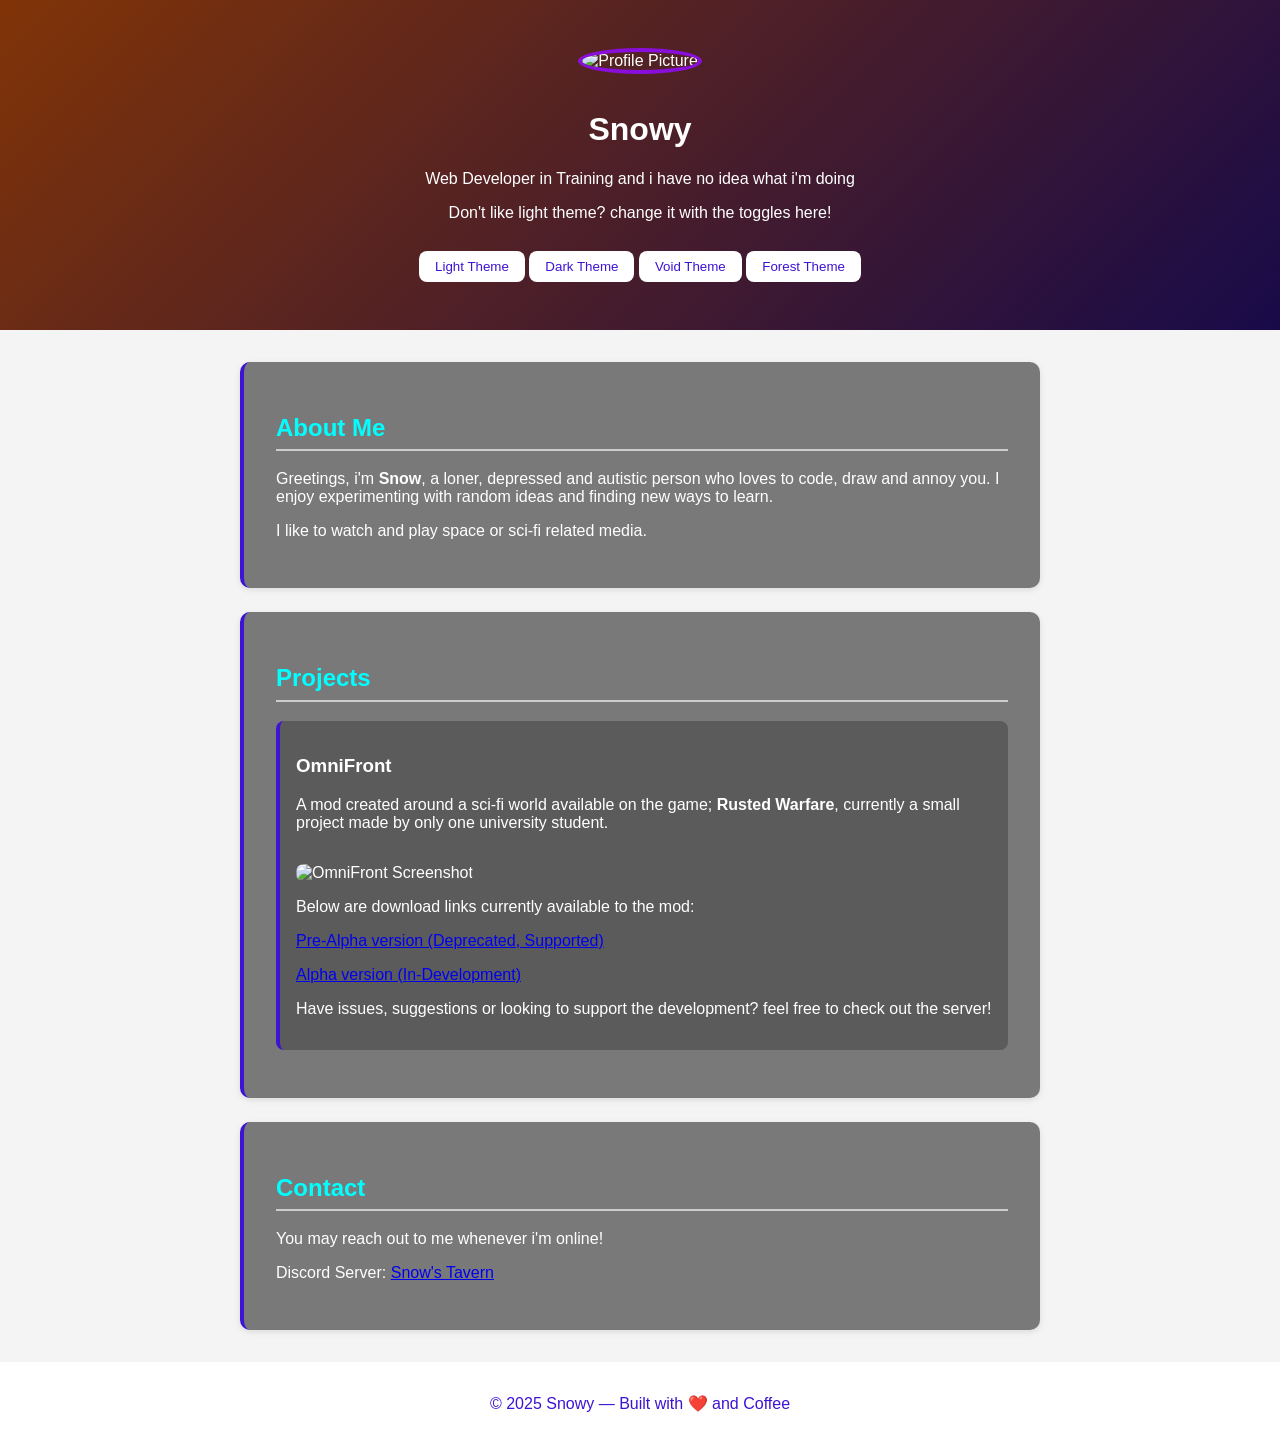
==== index.html @ e9eced8b "Add files via upload" ====
<!DOCTYPE html>
<html lang="en">
<head>
  <meta charset="UTF-8" />
  <meta name="viewport" content="width=device-width, initial-scale=1.0" />
  <title>Snow's Little Profile</title>
  <link rel="stylesheet" href="style.css" />
</head>
<body>
  <header class="sky">
    <img src="https://cdn.discordapp.com/attachments/1429057501441294396/1429057741615534191/Miss_Bloomie_from_FPE__Danger_AU_icon_3.jpg?ex=68f4c13c&is=68f36fbc&hm=58a46ca70c663b2c9543cbe9dc9637bf086db02d9c2a56712acab9e9b2d74816&" alt="Profile Picture" class="profile-pic" />
    <h1>Snowy</h1>
    <p class="tagline">Web Developer in Training and i have no idea what i'm doing</p>
    <p class="tagline">Don't like light theme? change it with the toggles here!</p>
        <div>
          <button data-theme="light">Light Theme</button>
          <button data-theme="dark">Dark Theme</button>
          <button data-theme="void">Void Theme</button>
          <button data-theme="forest">Forest Theme</button>
        </div>
      <script>
      document.querySelectorAll('button[data-theme]').forEach(btn => {
        btn.addEventListener('click', function() {
        document.body.className = ''; // Remove all classes
        document.body.classList.add(this.getAttribute('data-theme'));
        localStorage.setItem('theme', this.getAttribute('data-theme'));
        });
      });
    </script>
  </header>

  <main>
    <section class="about">
      <h2>About Me</h2>
      <p>
        Greetings, i'm <b>Snow</b>, a loner, depressed and autistic person who loves to code, draw and annoy you. I enjoy experimenting with random ideas and finding new ways to learn.
      </p>
      <p>
        I like to watch and play space or sci-fi related media.
      </p>
    </section>

    <section class="projects">
      <h2>Projects</h2>
      <div class="project-card">
        <h3>OmniFront</h3>
        <p>A mod created around a sci-fi world available on the game; <b>Rusted Warfare</b>, currently a small project made by only one university student.</p>
        <img src="https://cdn.discordapp.com/attachments/1069878497608224802/1413523219243204689/image.png?ex=68f44555&is=68f2f3d5&hm=0aada2d6c7e3ed469ecddcddf36dcc270c6e8104c5ba154b6720b9c7d51f5aad&" alt="OmniFront Screenshot" class="project-image" />
        <p>Below are download links currently available to the mod:</p>
        <p><a href="https://drive.google.com/file/d/1v4HB-LNcfDUflaJgEDVvfwx3HqTDv-Fi/view?usp=sharing" target="_blank">Pre-Alpha version (Deprecated, Supported)</a></p>
        <p><a href="https://drive.google.com/file/d/1k69XIT68JFZbhzYmcW4moKwCOO7CpAoW/view?usp=sharing" target="_blank">Alpha version (In-Development)</a></p>
        <p>Have issues, suggestions or looking to support the development? feel free to check out the server!</p>
      </div>
    </section>

    <section class="contact">
      <h2>Contact</h2>
      <p>You may reach out to me whenever i'm online!</p>
      <ul>
        <li>Discord Server: <a href="https://discord.gg/cesHE7AsuY" target="_blank">Snow's Tavern</a></li>
      </ul>
    </section>
  </main>

  <footer>
    <p>© 2025 Snowy — Built with ❤️ and Coffee</p>
  </footer>

</body>
</html>
---- style.css ----
:root {
  --bg-color: #f4f4f4;
  --text-color: #222;
  --card-bg: #fff;
  --accent: #3d13d4;
}

body {
  font-family: "Segoe UI", Tahoma, Geneva, Verdana, sans-serif;
  background: url('https://cdn.discordapp.com/attachments/1429057501441294396/1429072199167512727/Q27Z5Op.jpg?ex=68f4ceb3&is=68f37d33&hm=82a5ffedbb450f01b2d474580e06986fc4b375ea8b128a83152871ba36684b1e&');
  background-size: cover;
  background-position: center;
  background-color: var(--bg-color);
  color: var(--text-color);
  margin: 0;
  padding: 0;
  transition: background 0.3s, color 0.3s;
}

.sky {
  text-align: center;
  background: linear-gradient(135deg, #813407ff, #180a49ff);
  color: rgb(255, 255, 255);
  padding: 3em 1em;
}

.profile-pic {
  width: 160px;
  height: 160px;
  border-radius: 50%;
  border: 4px solid rgb(137, 14, 219);
  margin-bottom: 1em;
}

.about {
  background-color: rgba(0, 0, 0, 0.5);
  color: #fff;
  padding: 2em;
  border-radius: 10px;
}

.projects  {
  background-color: rgba(0, 0, 0, 0.5);
  color: #fff;
  padding: 2em;
  border-radius: 10px;
}

.project-card {
  background: var(--card-bg);
  background-color: rgba(0, 0, 0, 0.25);
  color: #fff;
  padding: 1em;
  border-radius: 8px;
  margin-bottom: 1em;
  border-left: 4px solid var(--accent);
}

.contact {
  background-color: rgba(0, 0, 0, 0.5);
  color: #fff;
  padding: 2em;
  border-radius: 10px;
}

.project-image {
  width: 100%;
  height: auto;
  border-radius: 8px;
  margin-top: 1em;
}

main {
  width: 90%;
  max-width: 800px;
  margin: 2em auto;
}

section {
  background: var(--card-bg);
  margin-bottom: 1.5em;
  padding: 1.5em;
  border-radius: 10px;
  box-shadow: 0 2px 6px rgba(0, 0, 0, 0.1);
  border-left: 4px solid var(--accent);
}

h2 {
  color: #00ffff;
  border-bottom: 2px solid #ccc;
  padding-bottom: 0.3em;
  margin-bottom: 0.8em;
}

ul {
  list-style-type: none;
  padding: 0;
}

ul li {
  margin-bottom: 0.5em;
}

footer {
  text-align: center;
  padding: 1em;
  background: var(--card-bg);
  color: var(--accent);
}

body.light {
  --bg-color: #f4f4f4;
  --text-color: #222;
  --card-bg: #fff;
  --accent: #4e4376;
}

body.dark {
  --bg-color: #1a1a1a;
  --text-color: #ddd;
  --card-bg: #494949;
  --accent: #00ffff;
}

body.void {
  --bg-color: #05010a;
  --text-color: #e0d9ff;
  --card-bg: #0f0a1a;
  --accent: #a14eff;
}

body.forest {
  --bg-color: #0f1c11;
  --text-color: #d2e3d2;
  --card-bg: #1e3522;
  --accent: #63c76a;
}

body.dark section {
  background: var(--card-bg);
  background-color: rgba(0, 0, 0, 0.5);
  border-left: 4px solid var(--accent);
}

body.dark footer {
  background: var(--bg-color);
  background-color: rgba(0, 0, 0, 0.5);
  color: var(--accent);
}

button {
  background: var(--card-bg);
  border: none;
  color: var(--accent);
  padding: 0.6em 1.2em;
  border-radius: 8px;
  cursor: pointer;
  margin-top: 1em;
}

button:hover {
  cursor: pointer;
  background-color: var(--accent);
  color: #ff0000;
}
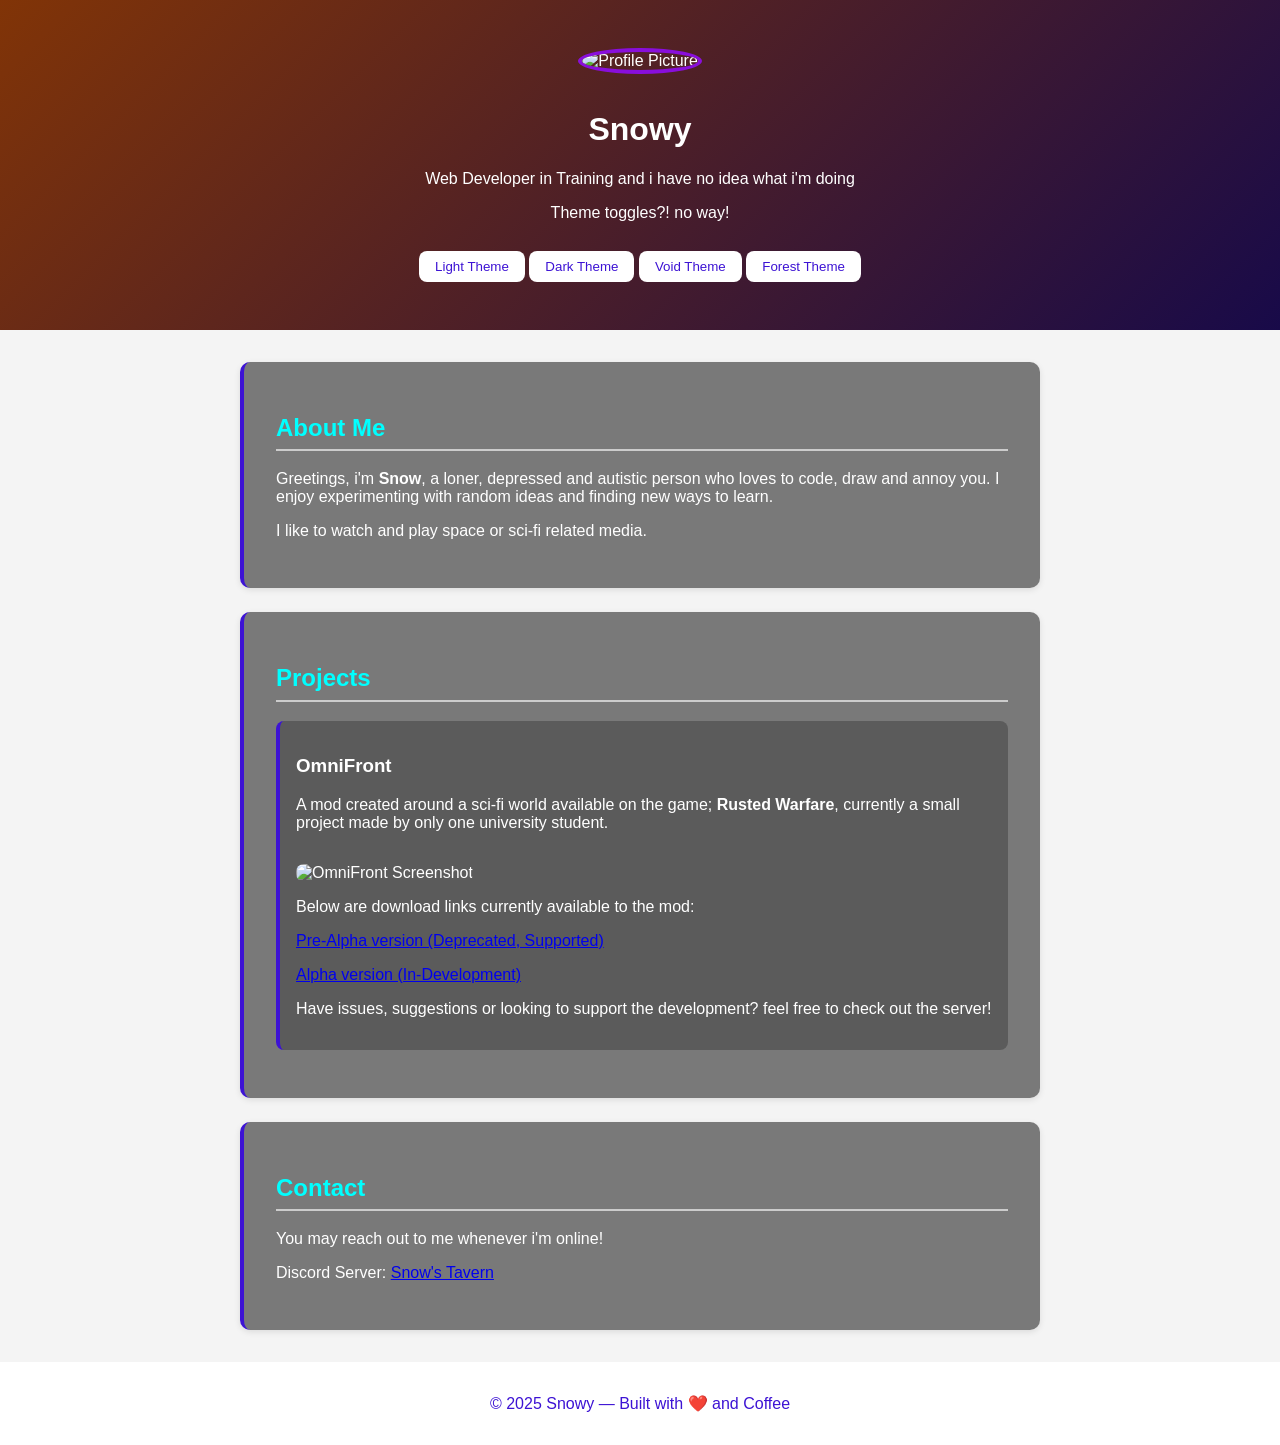
==== commit 662850ad: "Add files via upload" ====
--- a/index.html
+++ b/index.html
@@ -11,7 +11,7 @@
     <img src="https://cdn.discordapp.com/attachments/1429057501441294396/1429057741615534191/Miss_Bloomie_from_FPE__Danger_AU_icon_3.jpg?ex=68f4c13c&is=68f36fbc&hm=58a46ca70c663b2c9543cbe9dc9637bf086db02d9c2a56712acab9e9b2d74816&" alt="Profile Picture" class="profile-pic" />
     <h1>Snowy</h1>
     <p class="tagline">Web Developer in Training and i have no idea what i'm doing</p>
-    <p class="tagline">Don't like light theme? change it with the toggles here!</p>
+    <p class="tagline">Theme toggles?! no way!</p>
         <div>
           <button data-theme="light">Light Theme</button>
           <button data-theme="dark">Dark Theme</button>
--- a/style.css
+++ b/style.css
@@ -142,12 +142,6 @@
   border-left: 4px solid var(--accent);
 }
 
-body.dark footer {
-  background: var(--bg-color);
-  background-color: rgba(0, 0, 0, 0.5);
-  color: var(--accent);
-}
-
 button {
   background: var(--card-bg);
   border: none;
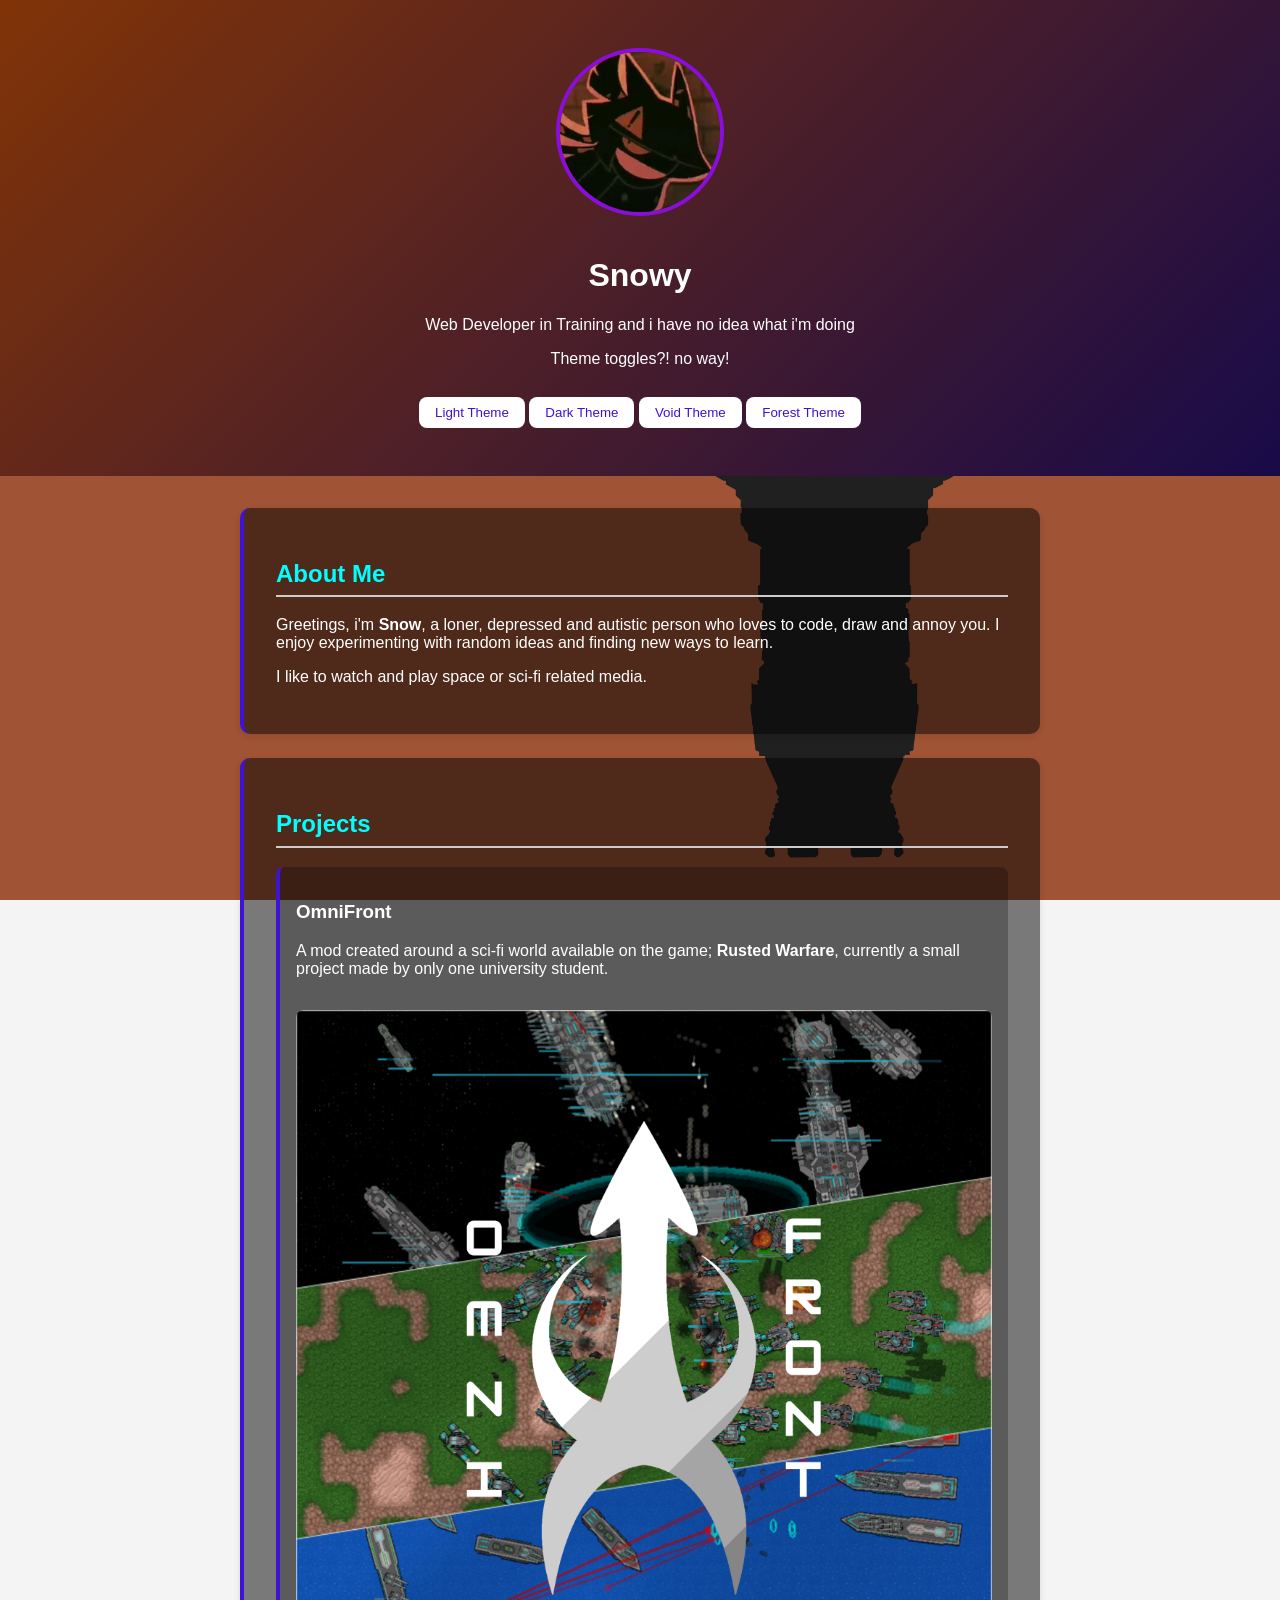
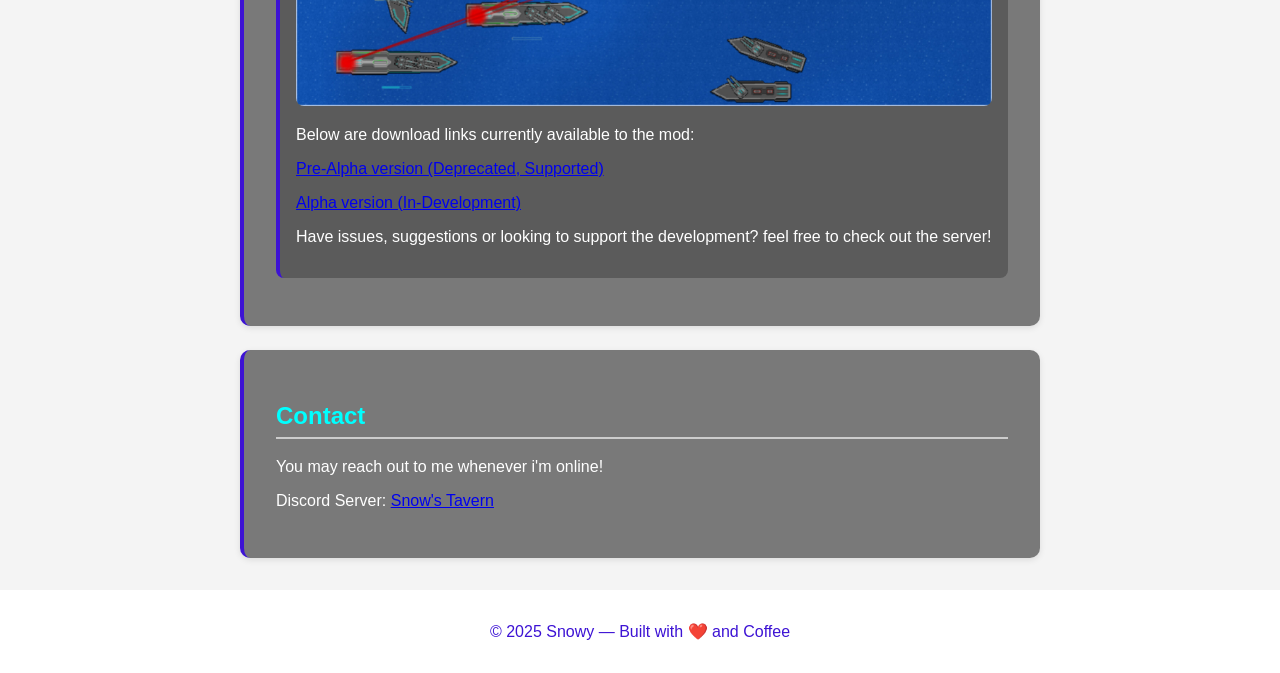
==== commit 33fe15da: "Add files via upload" ====
--- a/index.html
+++ b/index.html
@@ -8,7 +8,7 @@
 </head>
 <body>
   <header class="sky">
-    <img src="https://cdn.discordapp.com/attachments/1429057501441294396/1429057741615534191/Miss_Bloomie_from_FPE__Danger_AU_icon_3.jpg?ex=68f4c13c&is=68f36fbc&hm=58a46ca70c663b2c9543cbe9dc9637bf086db02d9c2a56712acab9e9b2d74816&" alt="Profile Picture" class="profile-pic" />
+    <img src="images/Miss_Bloomie_from_FPE__Danger_AU_icon_3.jpg" alt="Profile Picture" class="profile-pic" />
     <h1>Snowy</h1>
     <p class="tagline">Web Developer in Training and i have no idea what i'm doing</p>
     <p class="tagline">Theme toggles?! no way!</p>
@@ -45,7 +45,7 @@
       <div class="project-card">
         <h3>OmniFront</h3>
         <p>A mod created around a sci-fi world available on the game; <b>Rusted Warfare</b>, currently a small project made by only one university student.</p>
-        <img src="https://cdn.discordapp.com/attachments/1069878497608224802/1413523219243204689/image.png?ex=68f44555&is=68f2f3d5&hm=0aada2d6c7e3ed469ecddcddf36dcc270c6e8104c5ba154b6720b9c7d51f5aad&" alt="OmniFront Screenshot" class="project-image" />
+        <img src="images/omnilog1.png" alt="OmniFront Screenshot" class="project-image" />
         <p>Below are download links currently available to the mod:</p>
         <p><a href="https://drive.google.com/file/d/1v4HB-LNcfDUflaJgEDVvfwx3HqTDv-Fi/view?usp=sharing" target="_blank">Pre-Alpha version (Deprecated, Supported)</a></p>
         <p><a href="https://drive.google.com/file/d/1k69XIT68JFZbhzYmcW4moKwCOO7CpAoW/view?usp=sharing" target="_blank">Alpha version (In-Development)</a></p>
--- a/style.css
+++ b/style.css
@@ -7,7 +7,7 @@
 
 body {
   font-family: "Segoe UI", Tahoma, Geneva, Verdana, sans-serif;
-  background: url('https://cdn.discordapp.com/attachments/1429057501441294396/1429072199167512727/Q27Z5Op.jpg?ex=68f4ceb3&is=68f37d33&hm=82a5ffedbb450f01b2d474580e06986fc4b375ea8b128a83152871ba36684b1e&');
+  background: url('images/mcrn_wallpaper.jpg') no-repeat center center fixed;
   background-size: cover;
   background-position: center;
   background-color: var(--bg-color);
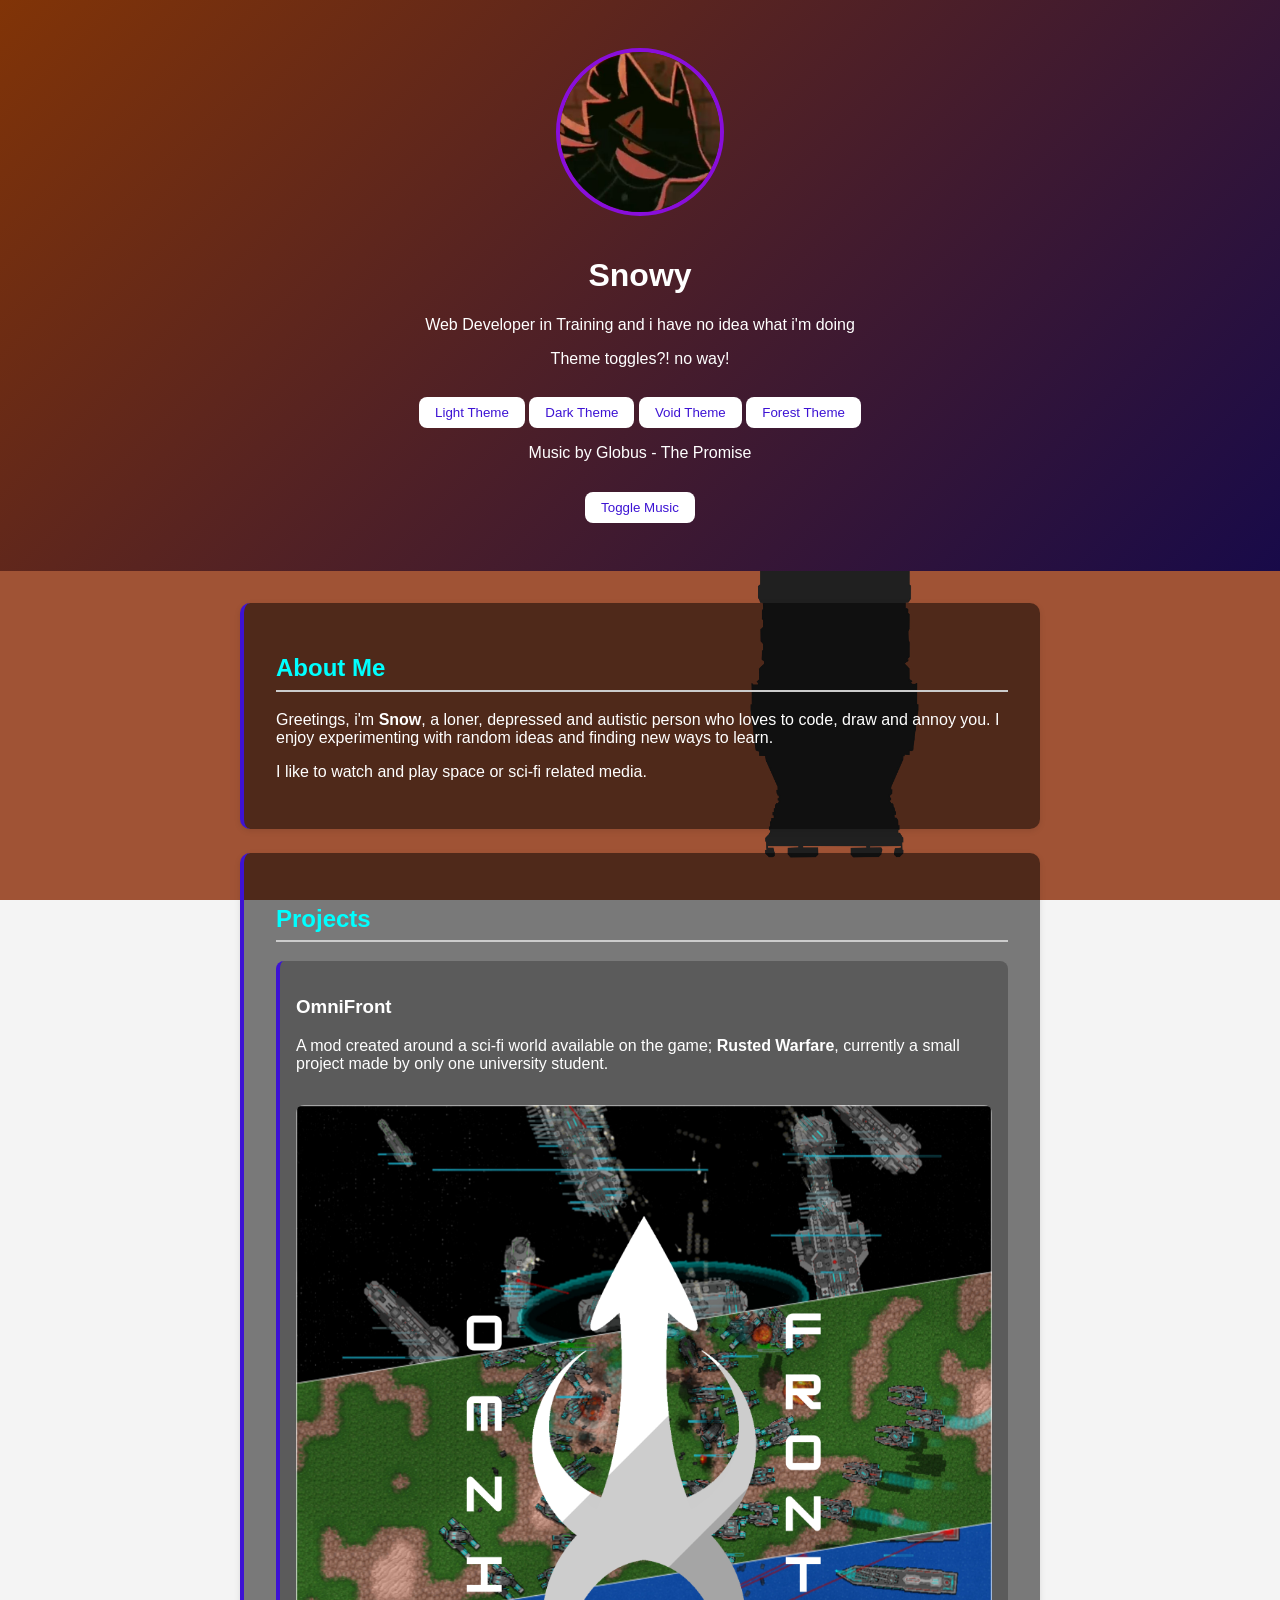
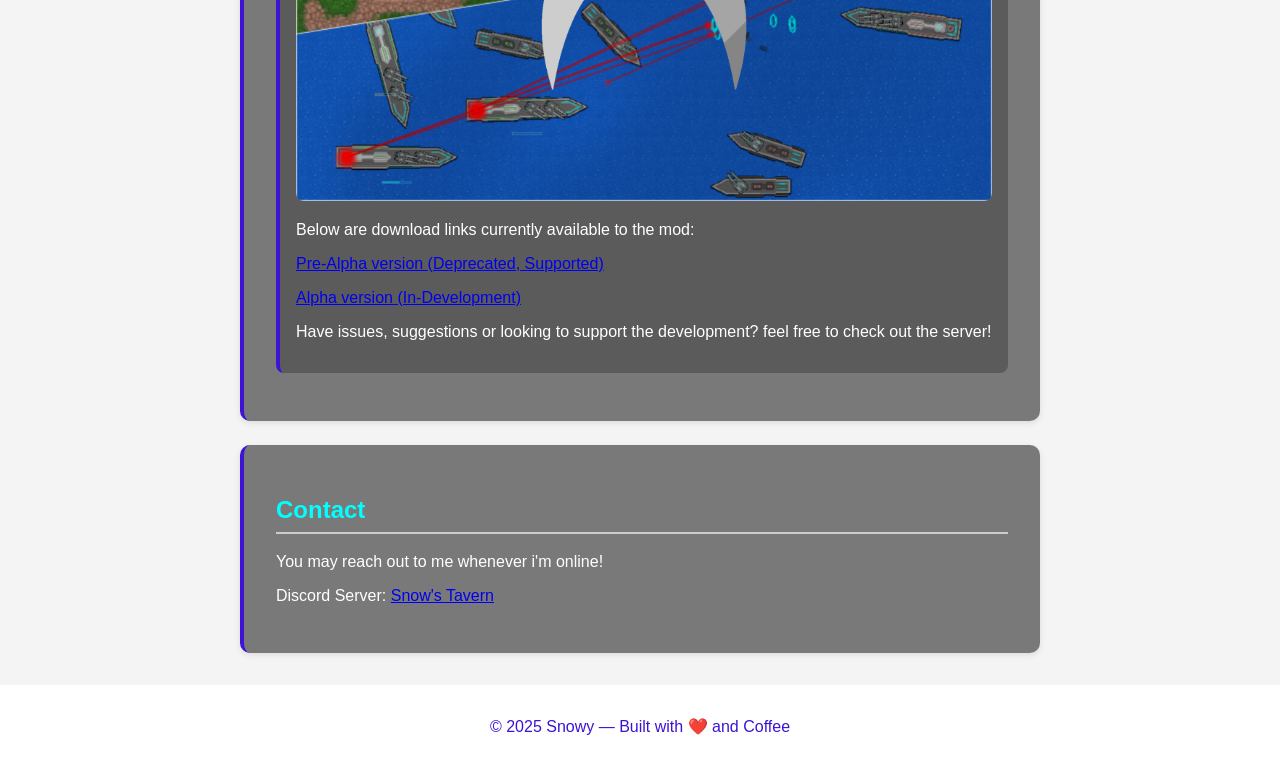
==== commit 2618177e: "Add files via upload" ====
--- a/index.html
+++ b/index.html
@@ -21,10 +21,30 @@
       <script>
       document.querySelectorAll('button[data-theme]').forEach(btn => {
         btn.addEventListener('click', function() {
-        document.body.className = ''; // Remove all classes
+        document.body.className = '';
         document.body.classList.add(this.getAttribute('data-theme'));
         localStorage.setItem('theme', this.getAttribute('data-theme'));
         });
+      });
+    </script>
+    <p>Music by Globus - The Promise</p>
+      <audio id="bg-music" src="music/The Promise (Edited) - Globus.mp3" autoplay loop></audio>
+      <button id="musicToggle">Toggle Music</button>
+        <script>
+        const music = document.getElementById("bg-music");
+        const toggle = document.getElementById("musicToggle");
+        let playing = false;
+
+        toggle.addEventListener("click", () => {
+        if (playing) {
+          music.pause();
+          toggle.textContent = "Play Site Music";
+        } else {
+          music.volume = 0.025;
+          music.play();
+          toggle.textContent = "Pause Site Music";
+        }
+        playing = !playing;
       });
     </script>
   </header>
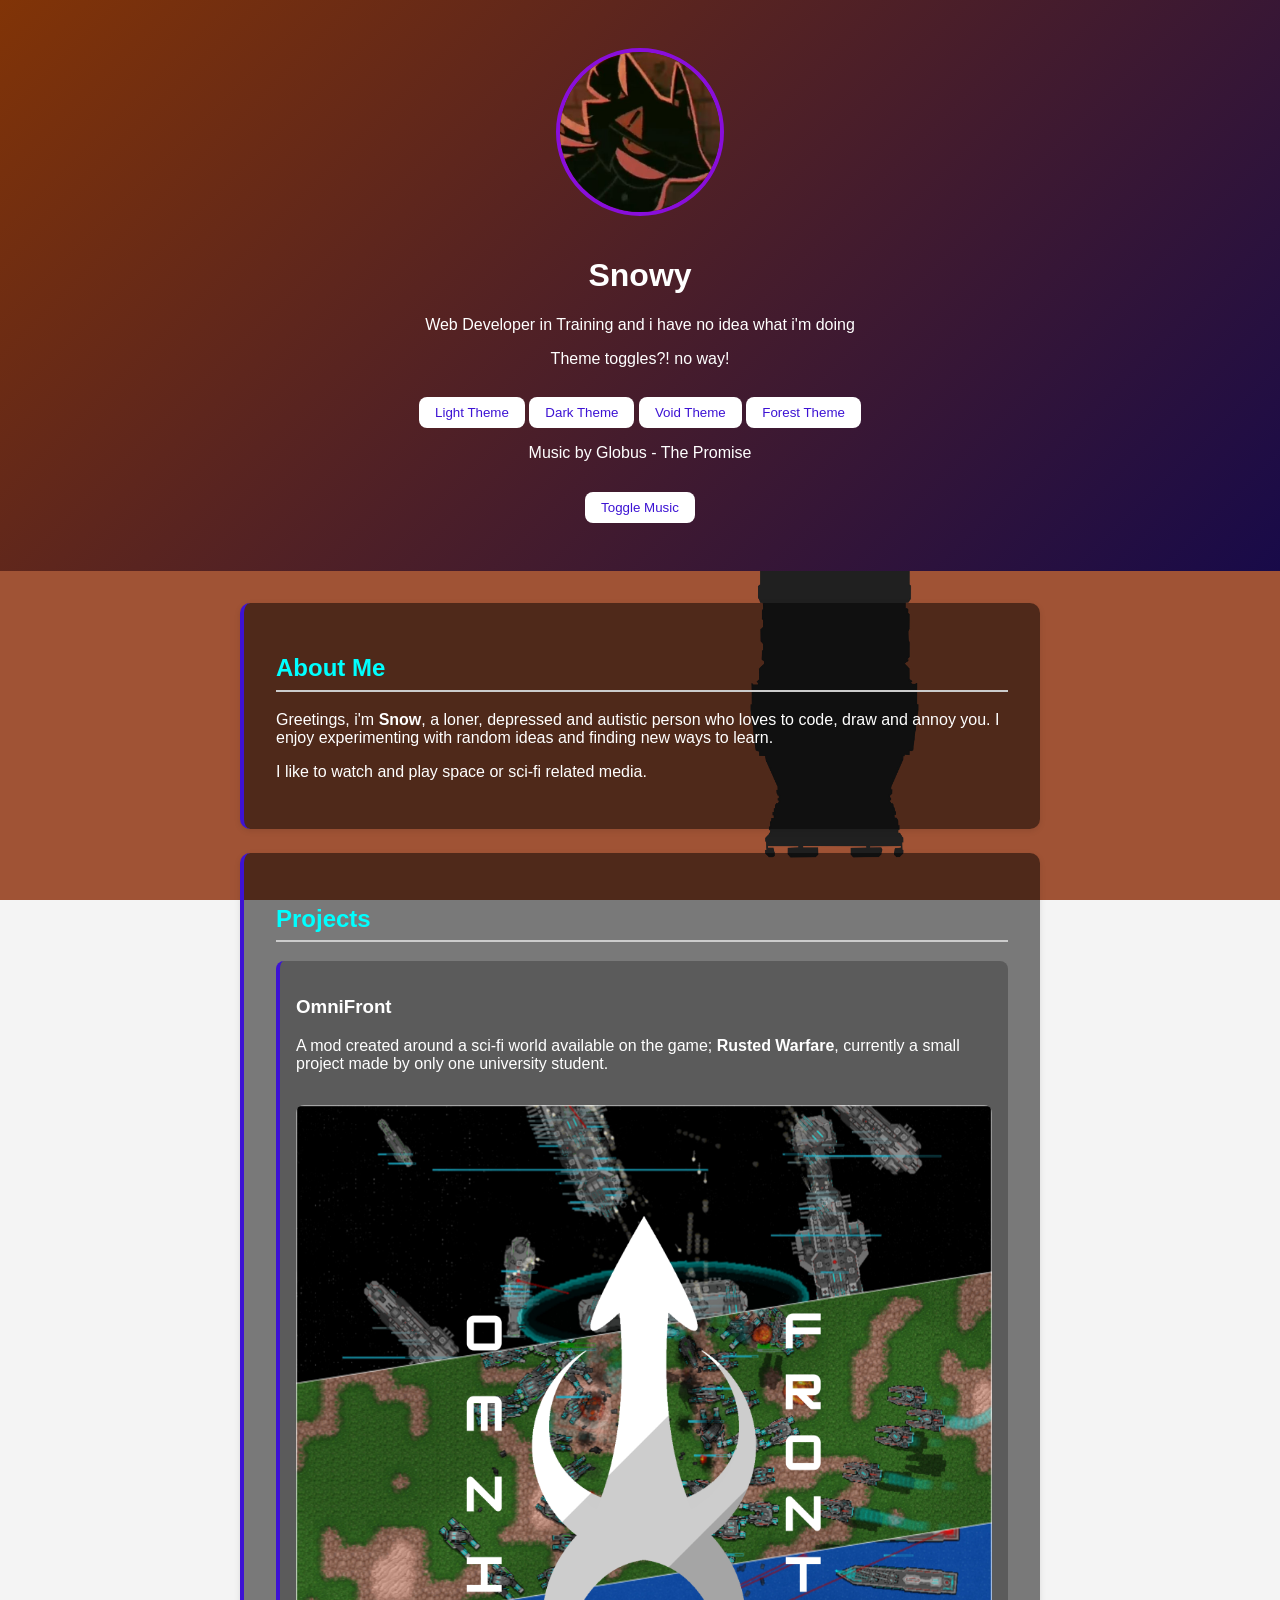
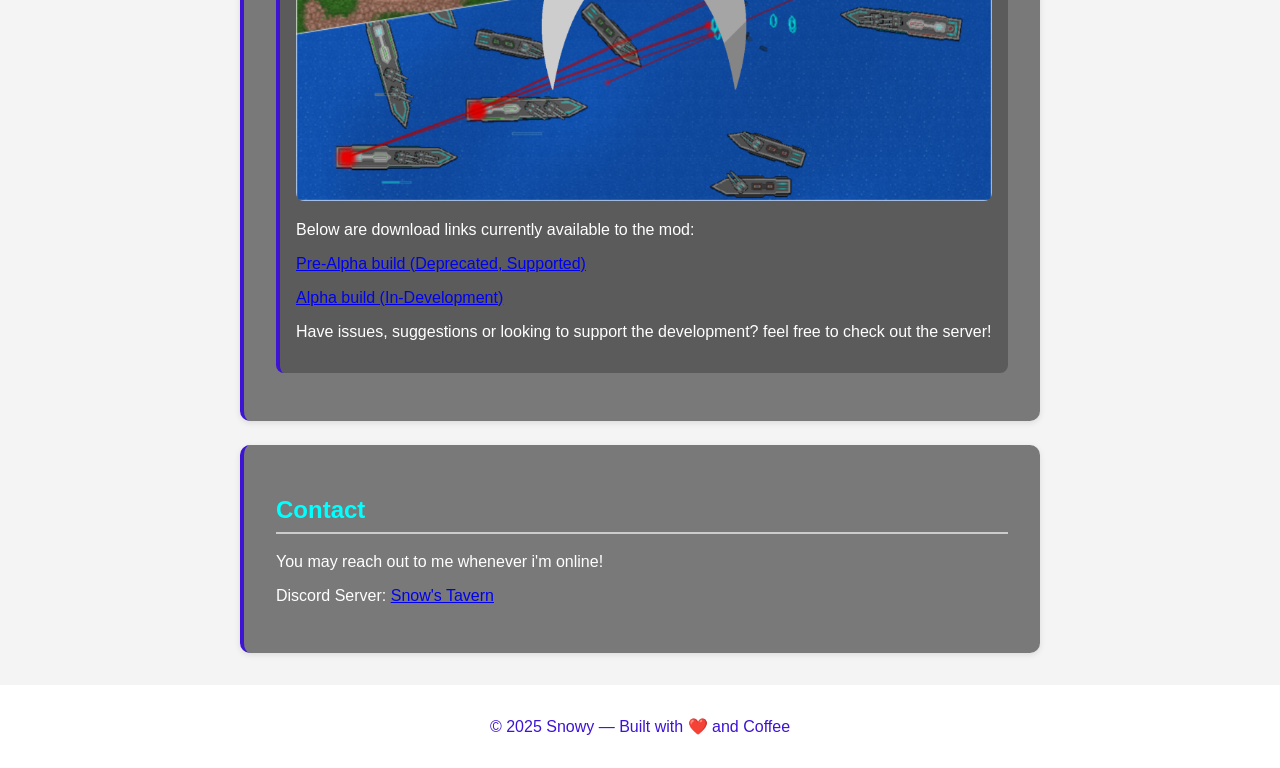
==== commit 0fcdf5a8: "Add files via upload" ====
--- a/index.html
+++ b/index.html
@@ -28,7 +28,7 @@
       });
     </script>
     <p>Music by Globus - The Promise</p>
-      <audio id="bg-music" src="music/The Promise (Edited) - Globus.mp3" autoplay loop></audio>
+      <audio id="bg-music" src="music/The Promise - Globus.mp3" autoplay loop></audio>
       <button id="musicToggle">Toggle Music</button>
         <script>
         const music = document.getElementById("bg-music");
@@ -40,7 +40,7 @@
           music.pause();
           toggle.textContent = "Play Site Music";
         } else {
-          music.volume = 0.025;
+          music.volume = 0.3;
           music.play();
           toggle.textContent = "Pause Site Music";
         }
@@ -67,8 +67,8 @@
         <p>A mod created around a sci-fi world available on the game; <b>Rusted Warfare</b>, currently a small project made by only one university student.</p>
         <img src="images/omnilog1.png" alt="OmniFront Screenshot" class="project-image" />
         <p>Below are download links currently available to the mod:</p>
-        <p><a href="https://drive.google.com/file/d/1v4HB-LNcfDUflaJgEDVvfwx3HqTDv-Fi/view?usp=sharing" target="_blank">Pre-Alpha version (Deprecated, Supported)</a></p>
-        <p><a href="https://drive.google.com/file/d/1k69XIT68JFZbhzYmcW4moKwCOO7CpAoW/view?usp=sharing" target="_blank">Alpha version (In-Development)</a></p>
+        <p><a href="https://drive.google.com/file/d/1v4HB-LNcfDUflaJgEDVvfwx3HqTDv-Fi/view?usp=sharing" target="_blank">Pre-Alpha build (Deprecated, Supported)</a></p>
+        <p><a href="https://drive.google.com/file/d/1k69XIT68JFZbhzYmcW4moKwCOO7CpAoW/view?usp=sharing" target="_blank">Alpha build (In-Development)</a></p>
         <p>Have issues, suggestions or looking to support the development? feel free to check out the server!</p>
       </div>
     </section>
@@ -77,7 +77,7 @@
       <h2>Contact</h2>
       <p>You may reach out to me whenever i'm online!</p>
       <ul>
-        <li>Discord Server: <a href="https://discord.gg/cesHE7AsuY" target="_blank">Snow's Tavern</a></li>
+        <li>Discord Server: <a href="https://discord.gg/nkCxdraAdR" target="_blank">Snow's Tavern</a></li>
       </ul>
     </section>
   </main>
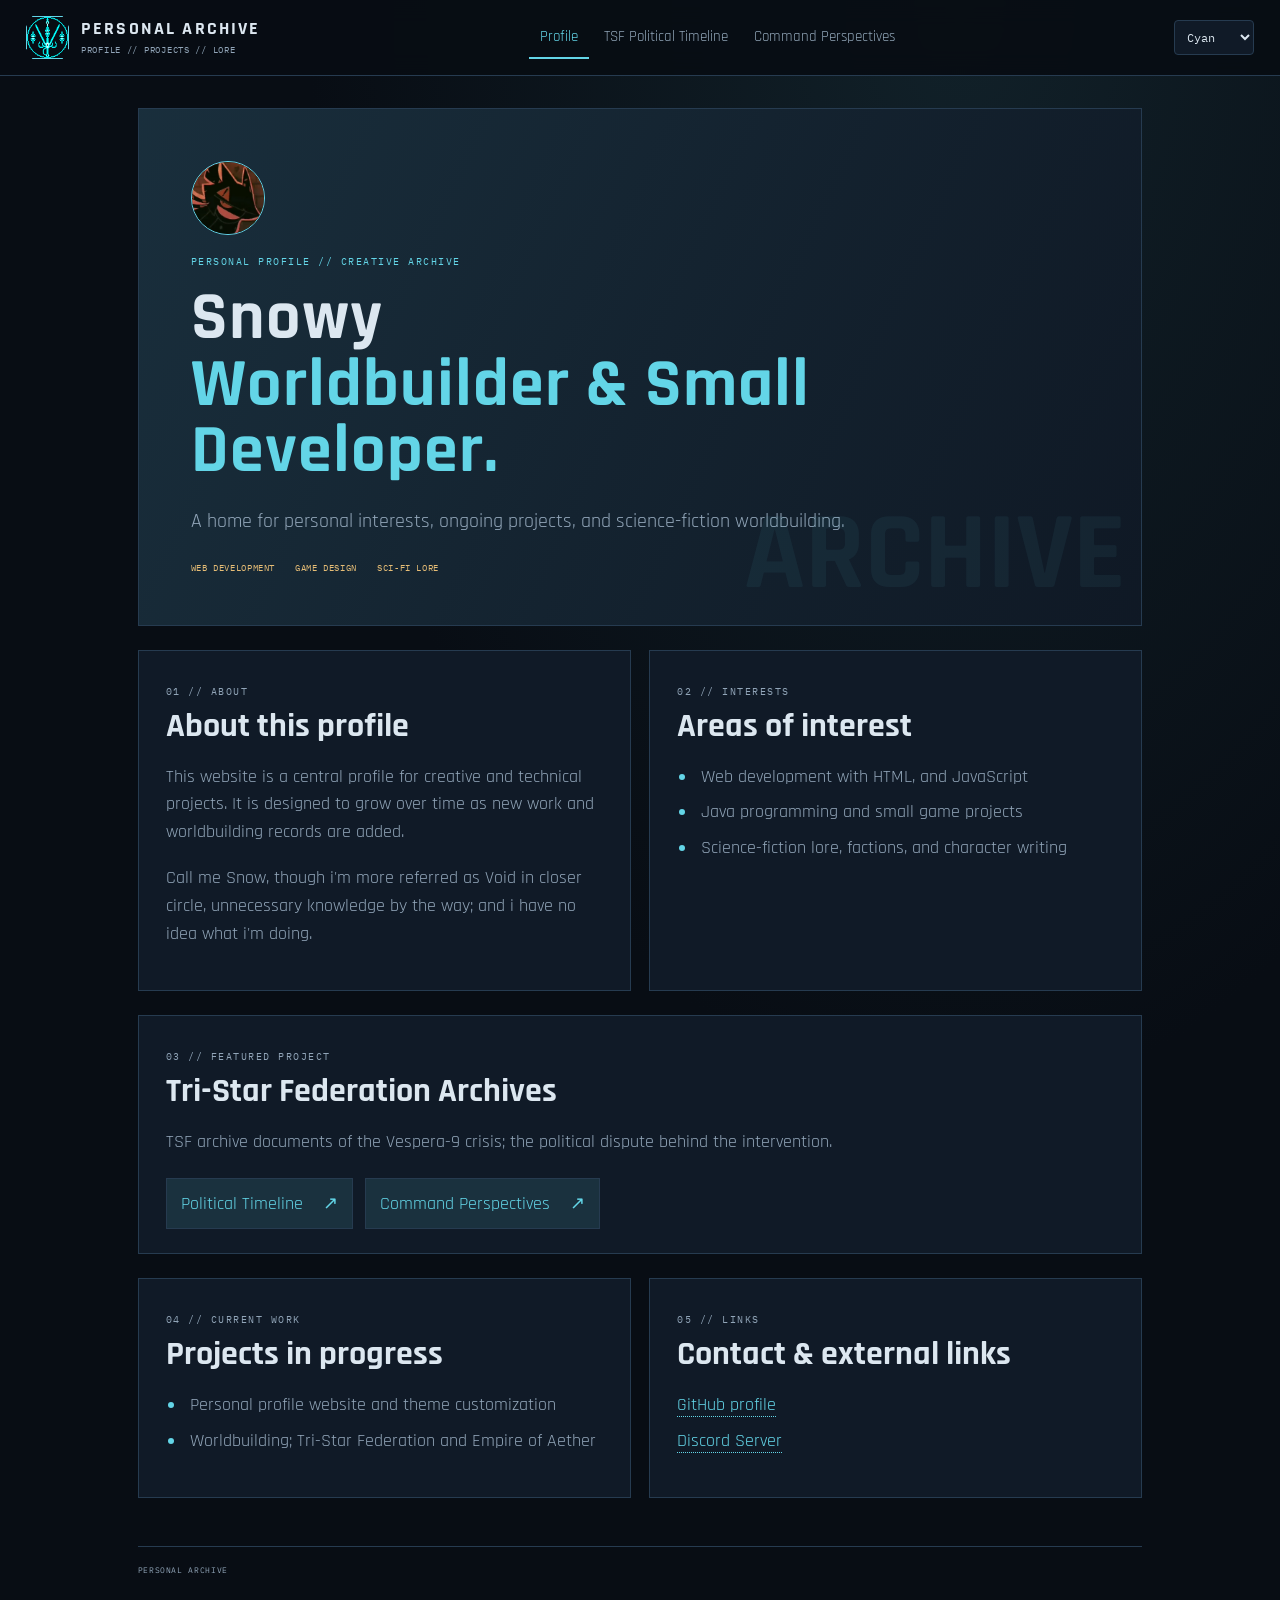
==== commit b60208ee: "Add files via upload" ====
--- a/index.html
+++ b/index.html
@@ -1,90 +1,90 @@
 <!DOCTYPE html>
 <html lang="en">
 <head>
-  <meta charset="UTF-8" />
-  <meta name="viewport" content="width=device-width, initial-scale=1.0" />
-  <title>Snow's Little Profile</title>
-  <link rel="stylesheet" href="style.css" />
+  <meta charset="UTF-8">
+  <meta name="viewport" content="width=device-width, initial-scale=1.0">
+  <meta name="description" content="Personal profile and creative projects, including the Tri-Star Federation lore archive.">
+  <title>Profile | Personal Archive</title>
+  <link rel="stylesheet" href="style.css">
+  <script src="script.js" defer></script>
 </head>
 <body>
-  <header class="sky">
-    <img src="images/Miss_Bloomie_from_FPE__Danger_AU_icon_3.jpg" alt="Profile Picture" class="profile-pic" />
-    <h1>Snowy</h1>
-    <p class="tagline">Web Developer in Training and i have no idea what i'm doing</p>
-    <p class="tagline">Theme toggles?! no way!</p>
-        <div>
-          <button data-theme="light">Light Theme</button>
-          <button data-theme="dark">Dark Theme</button>
-          <button data-theme="void">Void Theme</button>
-          <button data-theme="forest">Forest Theme</button>
-        </div>
-      <script>
-      document.querySelectorAll('button[data-theme]').forEach(btn => {
-        btn.addEventListener('click', function() {
-        document.body.className = '';
-        document.body.classList.add(this.getAttribute('data-theme'));
-        localStorage.setItem('theme', this.getAttribute('data-theme'));
-        });
-      });
-    </script>
-    <p>Music by Globus - The Promise</p>
-      <audio id="bg-music" src="music/The Promise - Globus.mp3" autoplay loop></audio>
-      <button id="musicToggle">Toggle Music</button>
-        <script>
-        const music = document.getElementById("bg-music");
-        const toggle = document.getElementById("musicToggle");
-        let playing = false;
-
-        toggle.addEventListener("click", () => {
-        if (playing) {
-          music.pause();
-          toggle.textContent = "Play Site Music";
-        } else {
-          music.volume = 0.3;
-          music.play();
-          toggle.textContent = "Pause Site Music";
-        }
-        playing = !playing;
-      });
-    </script>
+  <header class="topbar">
+    <a class="brand" href="index.html"><img src="images/TSF.png" class="brand-mark" /><span>PERSONAL ARCHIVE<small>PROFILE // PROJECTS // LORE</small></span></a>
+    <nav class="topnav" aria-label="Main navigation">
+      <a class="active" href="index.html">Profile</a>
+      <a href="timeline.html">TSF Political Timeline</a>
+      <a href="characters.html">Command Perspectives</a>
+    </nav>
+    <div class="theme-tools">
+      <label class="sr-only" for="themeSelect">Color theme</label>
+      <select id="themeSelect" aria-label="Choose color theme">
+        <option value="default">Cyan</option>
+        <option value="violet">Violet</option>
+        <option value="forest">Forest</option>
+        <option value="ember">Ember</option>
+        <option value="light">Light</option>
+      </select>
+    </div>
   </header>
 
-  <main>
-    <section class="about">
-      <h2>About Me</h2>
-      <p>
-        Greetings, i'm <b>Snow</b>, a loner, depressed and autistic person who loves to code, draw and annoy you. I enjoy experimenting with random ideas and finding new ways to learn.
-      </p>
-      <p>
-        I like to watch and play space or sci-fi related media.
-      </p>
+  <main class="content home-content">
+    <section class="hero profile-hero">
+      <img src="images/Miss_Bloomie_from_FPE__Danger_AU_icon_3.jpg" alt="Profile Picture" class="profile-avatar" />
+      <p class="eyebrow">PERSONAL PROFILE // CREATIVE ARCHIVE</p>
+      <h1>Snowy<br><em>Worldbuilder & Small Developer.</em></h1>
+      <p class="hero-copy">A home for personal interests, ongoing projects, and science-fiction worldbuilding.</p>
+      <div class="hero-meta"><span>WEB DEVELOPMENT</span><span>GAME DESIGN</span><span>SCI-FI LORE</span></div>
     </section>
 
-    <section class="projects">
-      <h2>Projects</h2>
-      <div class="project-card">
-        <h3>OmniFront</h3>
-        <p>A mod created around a sci-fi world available on the game; <b>Rusted Warfare</b>, currently a small project made by only one university student.</p>
-        <img src="images/omnilog1.png" alt="OmniFront Screenshot" class="project-image" />
-        <p>Below are download links currently available to the mod:</p>
-        <p><a href="https://drive.google.com/file/d/1v4HB-LNcfDUflaJgEDVvfwx3HqTDv-Fi/view?usp=sharing" target="_blank">Pre-Alpha build (Deprecated, Supported)</a></p>
-        <p><a href="https://drive.google.com/file/d/1k69XIT68JFZbhzYmcW4moKwCOO7CpAoW/view?usp=sharing" target="_blank">Alpha build (In-Development)</a></p>
-        <p>Have issues, suggestions or looking to support the development? feel free to check out the server!</p>
+    <section class="content-grid">
+      <article class="panel">
+        <p class="eyebrow">01 // ABOUT</p>
+        <h2>About this profile</h2>
+        <p>This website is a central profile for creative and technical projects. It is designed to grow over time as new work and worldbuilding records are added.</p>
+        <p>Call me Snow, though i'm more referred as Void in closer circle, unnecessary knowledge by the way; and i have no idea what i'm doing.</p>
+      </article>
+      <article class="panel">
+        <p class="eyebrow">02 // INTERESTS</p>
+        <h2>Areas of interest</h2>
+        <ul class="record-list">
+          <li>Web development with HTML, and JavaScript</li>
+          <li>Java programming and small game projects</li>
+          <li>Science-fiction lore, factions, and character writing</li>
+        </ul>
+      </article>
+    </section>
+
+    <section class="panel projects-panel">
+      <p class="eyebrow">03 // FEATURED PROJECT</p>
+      <h2>Tri-Star Federation Archives</h2>
+      <p>TSF archive documents of the Vespera-9 crisis; the political dispute behind the intervention.</p>
+      <div class="project-links">
+        <a class="action-link" href="timeline.html">Political Timeline <span>↗</span></a>
+        <a class="action-link" href="characters.html">Command Perspectives <span>↗</span></a>
       </div>
     </section>
 
-    <section class="contact">
-      <h2>Contact</h2>
-      <p>You may reach out to me whenever i'm online!</p>
-      <ul>
-        <li>Discord Server: <a href="https://discord.gg/nkCxdraAdR" target="_blank">Snow's Tavern</a></li>
-      </ul>
+    <section class="content-grid">
+      <article class="panel">
+        <p class="eyebrow">04 // CURRENT WORK</p>
+        <h2>Projects in progress</h2>
+        <ul class="record-list">
+          <li>Personal profile website and theme customization</li>
+          <li>Worldbuilding; Tri-Star Federation and Empire of Aether</li>
+        </ul>
+      </article>
+      <article class="panel">
+        <p class="eyebrow">05 // LINKS</p>
+        <h2>Contact & external links</h2>
+        <ul class="link-list">
+          <li><a href="https://github.com/VoidCZ" target="_blank" rel="noreferrer">GitHub profile</a></li>
+          <li><a href="https://discord.gg/6a7AXPDc3n">Discord Server</a></li>
+        </ul>
+      </article>
     </section>
+
+    <footer class="page-footer"><span>PERSONAL ARCHIVE</span><span></span></footer>
   </main>
-
-  <footer>
-    <p>© 2025 Snowy — Built with ❤️ and Coffee</p>
-  </footer>
-
 </body>
 </html>
--- a/style.css
+++ b/style.css
@@ -1,159 +1,100 @@
+@import url('https://fonts.googleapis.com/css2?family=IBM+Plex+Mono:wght@400;500;600&family=Rajdhani:wght@400;500;600;700&display=swap');
+
 :root {
-  --bg-color: #f4f4f4;
-  --text-color: #222;
-  --card-bg: #fff;
-  --accent: #3d13d4;
+  color-scheme: dark;
+  --bg: #080d14;
+  --panel: #101a27;
+  --panel-soft: #0c1520;
+  --line: #263b50;
+  --text: #dce7f0;
+  --muted: #91a5b8;
+  --accent: #63d5e7;
+  --accent-soft: rgba(99, 213, 231, .12);
+  --gold: #e6bd76;
 }
-
-body {
-  font-family: "Segoe UI", Tahoma, Geneva, Verdana, sans-serif;
-  background: url('images/mcrn_wallpaper.jpg') no-repeat center center fixed;
-  background-size: cover;
-  background-position: center;
-  background-color: var(--bg-color);
-  color: var(--text-color);
-  margin: 0;
-  padding: 0;
-  transition: background 0.3s, color 0.3s;
+body[data-theme="violet"] { --accent: #b69aff; --accent-soft: rgba(182,154,255,.12); --line: #3a3156; }
+body[data-theme="forest"] { --accent: #7ed6a0; --accent-soft: rgba(126,214,160,.12); --line: #294a3a; }
+body[data-theme="ember"] { --accent: #ff9b6b; --accent-soft: rgba(255,155,107,.12); --line: #54382d; }
+body[data-theme="light"] { color-scheme: light; --bg:#e9eef3; --panel:#fff; --panel-soft:#f7f9fb; --line:#c6d2de; --text:#172635; --muted:#566b7d; --accent:#176f91; --accent-soft:rgba(23,111,145,.10); --gold:#91621a; }
+* { box-sizing: border-box; }
+html { scroll-behavior: smooth; scroll-padding-top: 100px; }
+body { margin:0; background:radial-gradient(ellipse at 75% 0%, color-mix(in srgb, var(--accent) 10%, var(--bg)) 0, var(--bg) 48%); color:var(--text); font-family:"Rajdhani","Segoe UI",sans-serif; font-size:18px; line-height:1.55; transition:background-color .25s,color .25s; }
+a { color:var(--accent); }
+.topbar { min-height:76px; position:sticky; top:0; z-index:20; display:flex; align-items:center; justify-content:space-between; gap:16px; padding:10px 26px; background:color-mix(in srgb, var(--bg) 94%, transparent); border-bottom:1px solid var(--line); backdrop-filter:blur(12px); }
+.brand { display:flex; align-items:center; gap:12px; text-decoration:none; color:var(--text); font-weight:700; letter-spacing:.12em; line-height:1.05; white-space:nowrap; }
+.brand-mark { display:grid; place-items:center; width:43px; height:43px; border:1px solid var(--accent); color:var(--accent); font-size:15px; clip-path:polygon(15% 0,85% 0,100% 25%,100% 75%,85% 100%,15% 100%,0 75%,0 25%); }
+.brand small { display:block; margin-top:5px; color:var(--muted); font:9px "IBM Plex Mono",monospace; letter-spacing:.08em; }
+.topnav { display:flex; gap:4px; flex-wrap:wrap; justify-content:center; }
+.topnav a { text-decoration:none; padding:9px 11px; color:var(--muted); font-size:15px; border-bottom:2px solid transparent; white-space:nowrap; }
+.topnav a:hover,.topnav a.active { color:var(--accent); border-bottom-color:var(--accent); }
+.theme-tools select { background:var(--panel); color:var(--text); border:1px solid var(--line); border-radius:4px; padding:8px; font:12px "IBM Plex Mono",monospace; }
+.page-shell { display:grid; grid-template-columns:235px minmax(0,1fr); }
+.sidebar { position:sticky; top:76px; align-self:start; height:calc(100vh - 76px); padding:26px 16px; border-right:1px solid var(--line); background:color-mix(in srgb,var(--bg) 88%,transparent); display:flex; flex-direction:column; gap:6px; }
+.side-label,.eyebrow { font:10px "IBM Plex Mono",monospace; letter-spacing:.15em; color:var(--accent); }
+.side-label { margin:0 0 12px 10px; }
+.sidebar>a { text-decoration:none; color:var(--muted); padding:10px; border-left:2px solid transparent; font-size:15px; }
+.sidebar>a:hover,.sidebar>a.active { color:var(--text); background:var(--accent-soft); border-left-color:var(--accent); }
+.sidebar-note { margin-top:auto; display:flex; gap:10px; padding:14px 10px; border-top:1px solid var(--line); color:var(--accent); font:9px/1.8 "IBM Plex Mono",monospace; }
+.sidebar-note small { color:var(--muted); font-size:9px; }
+.status-dot { flex:0 0 7px; width:7px; height:7px; margin-top:6px; border-radius:50%; background:#79e4a7; box-shadow:0 0 10px #79e4a7; }
+.content { width:100%; max-width:1120px; padding:32px clamp(18px,4.5vw,62px) 28px; margin:0 auto; min-width:0; }
+.hero { min-height:300px; padding:clamp(26px,5vw,52px); position:relative; overflow:hidden; border:1px solid var(--line); background:linear-gradient(115deg,color-mix(in srgb,var(--accent) 11%,var(--panel)),color-mix(in srgb,var(--bg) 12%,var(--panel))),repeating-linear-gradient(135deg,transparent 0 20px,color-mix(in srgb,var(--accent) 4%,transparent) 20px 21px); }
+.hero::after { content:"ARCHIVE"; position:absolute; right:15px; bottom:0; font:700 clamp(44px,9vw,110px) "Rajdhani",sans-serif; color:color-mix(in srgb,var(--accent) 6%,transparent); pointer-events:none; }
+.hero .eyebrow { margin-top:0; }
+h1 { font-size:clamp(39px,6vw,68px); line-height:.98; letter-spacing:.015em; margin:18px 0; font-weight:700; }
+h1 em { color:var(--accent); font-style:normal; }
+h2 { font-size:clamp(25px,3vw,34px); line-height:1.08; margin:0 0 12px; }
+h3 { font-size:23px; margin:20px 0 10px; }
+.hero-copy { max-width:680px; color:var(--muted); font-size:20px; }
+.hero-meta { display:flex; flex-wrap:wrap; gap:9px 20px; margin-top:25px; color:var(--gold); font:9px "IBM Plex Mono",monospace; letter-spacing:.07em; }
+.compact-hero { min-height:260px; }
+.profile-hero { min-height:330px; }
+.profile-avatar { width:74px; height:74px; display:grid; place-items:center; margin-bottom:20px; border:1px solid var(--accent); border-radius:50%; color:var(--accent); background:var(--accent-soft); font:600 20px "IBM Plex Mono",monospace; }
+.intro-panel,.panel { margin:24px 0; padding:24px 27px; border:1px solid var(--line); background:var(--panel); }
+.intro-panel { border-left:3px solid var(--gold); }
+.intro-panel p,.panel p { color:var(--muted); }
+.content-grid { display:grid; grid-template-columns:repeat(2,minmax(0,1fr)); gap:18px; margin:24px 0; }
+.content-grid .panel { margin:0; }
+.panel h2 { margin-bottom:12px; }
+.projects-panel { margin-top:18px; }
+.project-links { display:flex; flex-wrap:wrap; gap:12px; margin-top:22px; }
+.action-link { display:inline-flex; justify-content:space-between; gap:20px; align-items:center; padding:11px 14px; background:var(--accent-soft); border:1px solid var(--line); text-decoration:none; color:var(--accent); }
+.action-link:hover { border-color:var(--accent); }
+.record-list { color:var(--muted); padding-left:20px; }
+.record-list li { margin:8px 0; padding-left:4px; }
+.record-list li::marker { color:var(--accent); }
+.link-list { list-style:none; padding:0; }
+.link-list li { margin:8px 0; }
+.link-list a { text-decoration:none; border-bottom:1px dotted var(--accent); }
+.timeline-section,.character-card { margin:0 0 45px; scroll-margin-top:100px; }
+.section-heading { display:flex; gap:17px; align-items:flex-start; margin-bottom:16px; }
+.section-number,.character-index { flex-shrink:0; font:13px "IBM Plex Mono",monospace; color:var(--gold); border:1px solid color-mix(in srgb,var(--gold) 55%,transparent); padding:7px 9px; }
+.section-heading .eyebrow,.character-heading .eyebrow { margin:0 0 4px; }
+.event-card,.character-card { padding:clamp(20px,3vw,31px); border:1px solid var(--line); background:linear-gradient(145deg,var(--panel),color-mix(in srgb,var(--panel-soft) 70%,var(--bg))); box-shadow:0 14px 35px rgba(0,0,0,.10); }
+.event-time { display:flex; flex-wrap:wrap; gap:12px; align-items:center; color:var(--accent); font:10px "IBM Plex Mono",monospace; letter-spacing:.06em; margin-bottom:15px; }
+.event-time span { color:var(--gold); border-left:1px solid var(--line); padding-left:12px; }
+.event-card p,.character-card p { color:var(--muted); }
+.event-tags { display:flex; flex-wrap:wrap; gap:8px; margin-top:21px; }
+.event-tags span { padding:5px 8px; border:1px solid var(--line); color:var(--accent); background:var(--accent-soft); font:8px "IBM Plex Mono",monospace; letter-spacing:.06em; }
+.character-card { border-top:2px solid var(--accent); }
+.reina-card { border-top-color:var(--gold); }
+.eira-card { border-top-color:#8acda5; }
+.character-heading { display:flex; gap:17px; align-items:flex-start; margin-bottom:20px; }
+.character-heading .role { margin:8px 0 0; color:var(--gold); font:10px "IBM Plex Mono",monospace; }
+.character-summary { font-size:19px; color:var(--text)!important; }
+blockquote { margin:23px 0 0; padding:15px 19px; border-left:3px solid var(--accent); background:var(--accent-soft); color:var(--text); font-size:20px; font-style:italic; }
+.reina-card blockquote { border-left-color:var(--gold); }
+.eira-card blockquote { border-left-color:#8acda5; }
+.page-footer { display:flex; flex-wrap:wrap; justify-content:space-between; gap:10px; margin-top:48px; padding:18px 0; border-top:1px solid var(--line); color:var(--muted); font:8px "IBM Plex Mono",monospace; letter-spacing:.08em; }
+.sr-only { position:absolute; width:1px; height:1px; padding:0; margin:-1px; overflow:hidden; clip:rect(0,0,0,0); white-space:nowrap; border:0; }
+@media (max-width:1000px) { .topbar { flex-wrap:wrap; justify-content:space-between; } .topnav { order:3; width:100%; } .theme-tools { margin-left:auto; } }
+@media (max-width:820px) {
+  .page-shell { grid-template-columns:1fr; }
+  .sidebar { position:sticky; top:125px; z-index:10; height:auto; padding:8px 10px; border-right:0; border-bottom:1px solid var(--line); flex-direction:row; overflow-x:auto; background:var(--bg); }
+  .side-label,.sidebar-note { display:none; }
+  .sidebar>a { flex:0 0 auto; white-space:nowrap; font-size:13px; padding:7px 9px; border-left:0; border-bottom:2px solid transparent; }
+  .sidebar>a:hover,.sidebar>a.active { border-bottom-color:var(--accent); }
+  .content { padding:18px 14px 24px; }
 }
-
-.sky {
-  text-align: center;
-  background: linear-gradient(135deg, #813407ff, #180a49ff);
-  color: rgb(255, 255, 255);
-  padding: 3em 1em;
-}
-
-.profile-pic {
-  width: 160px;
-  height: 160px;
-  border-radius: 50%;
-  border: 4px solid rgb(137, 14, 219);
-  margin-bottom: 1em;
-}
-
-.about {
-  background-color: rgba(0, 0, 0, 0.5);
-  color: #fff;
-  padding: 2em;
-  border-radius: 10px;
-}
-
-.projects  {
-  background-color: rgba(0, 0, 0, 0.5);
-  color: #fff;
-  padding: 2em;
-  border-radius: 10px;
-}
-
-.project-card {
-  background: var(--card-bg);
-  background-color: rgba(0, 0, 0, 0.25);
-  color: #fff;
-  padding: 1em;
-  border-radius: 8px;
-  margin-bottom: 1em;
-  border-left: 4px solid var(--accent);
-}
-
-.contact {
-  background-color: rgba(0, 0, 0, 0.5);
-  color: #fff;
-  padding: 2em;
-  border-radius: 10px;
-}
-
-.project-image {
-  width: 100%;
-  height: auto;
-  border-radius: 8px;
-  margin-top: 1em;
-}
-
-main {
-  width: 90%;
-  max-width: 800px;
-  margin: 2em auto;
-}
-
-section {
-  background: var(--card-bg);
-  margin-bottom: 1.5em;
-  padding: 1.5em;
-  border-radius: 10px;
-  box-shadow: 0 2px 6px rgba(0, 0, 0, 0.1);
-  border-left: 4px solid var(--accent);
-}
-
-h2 {
-  color: #00ffff;
-  border-bottom: 2px solid #ccc;
-  padding-bottom: 0.3em;
-  margin-bottom: 0.8em;
-}
-
-ul {
-  list-style-type: none;
-  padding: 0;
-}
-
-ul li {
-  margin-bottom: 0.5em;
-}
-
-footer {
-  text-align: center;
-  padding: 1em;
-  background: var(--card-bg);
-  color: var(--accent);
-}
-
-body.light {
-  --bg-color: #f4f4f4;
-  --text-color: #222;
-  --card-bg: #fff;
-  --accent: #4e4376;
-}
-
-body.dark {
-  --bg-color: #1a1a1a;
-  --text-color: #ddd;
-  --card-bg: #494949;
-  --accent: #00ffff;
-}
-
-body.void {
-  --bg-color: #05010a;
-  --text-color: #e0d9ff;
-  --card-bg: #0f0a1a;
-  --accent: #a14eff;
-}
-
-body.forest {
-  --bg-color: #0f1c11;
-  --text-color: #d2e3d2;
-  --card-bg: #1e3522;
-  --accent: #63c76a;
-}
-
-body.dark section {
-  background: var(--card-bg);
-  background-color: rgba(0, 0, 0, 0.5);
-  border-left: 4px solid var(--accent);
-}
-
-button {
-  background: var(--card-bg);
-  border: none;
-  color: var(--accent);
-  padding: 0.6em 1.2em;
-  border-radius: 8px;
-  cursor: pointer;
-  margin-top: 1em;
-}
-
-button:hover {
-  cursor: pointer;
-  background-color: var(--accent);
-  color: #ff0000;
-}+@media (max-width:560px) { .content-grid { grid-template-columns:1fr; } .topbar { padding:10px 13px; } .topnav { justify-content:flex-start; overflow-x:auto; flex-wrap:nowrap; } .topnav a { font-size:13px; } .brand { font-size:14px; } .brand small { font-size:8px; } }
+@media (prefers-reduced-motion:reduce) { html { scroll-behavior:auto; } *,*::before,*::after { transition-duration:.01ms!important; } }
